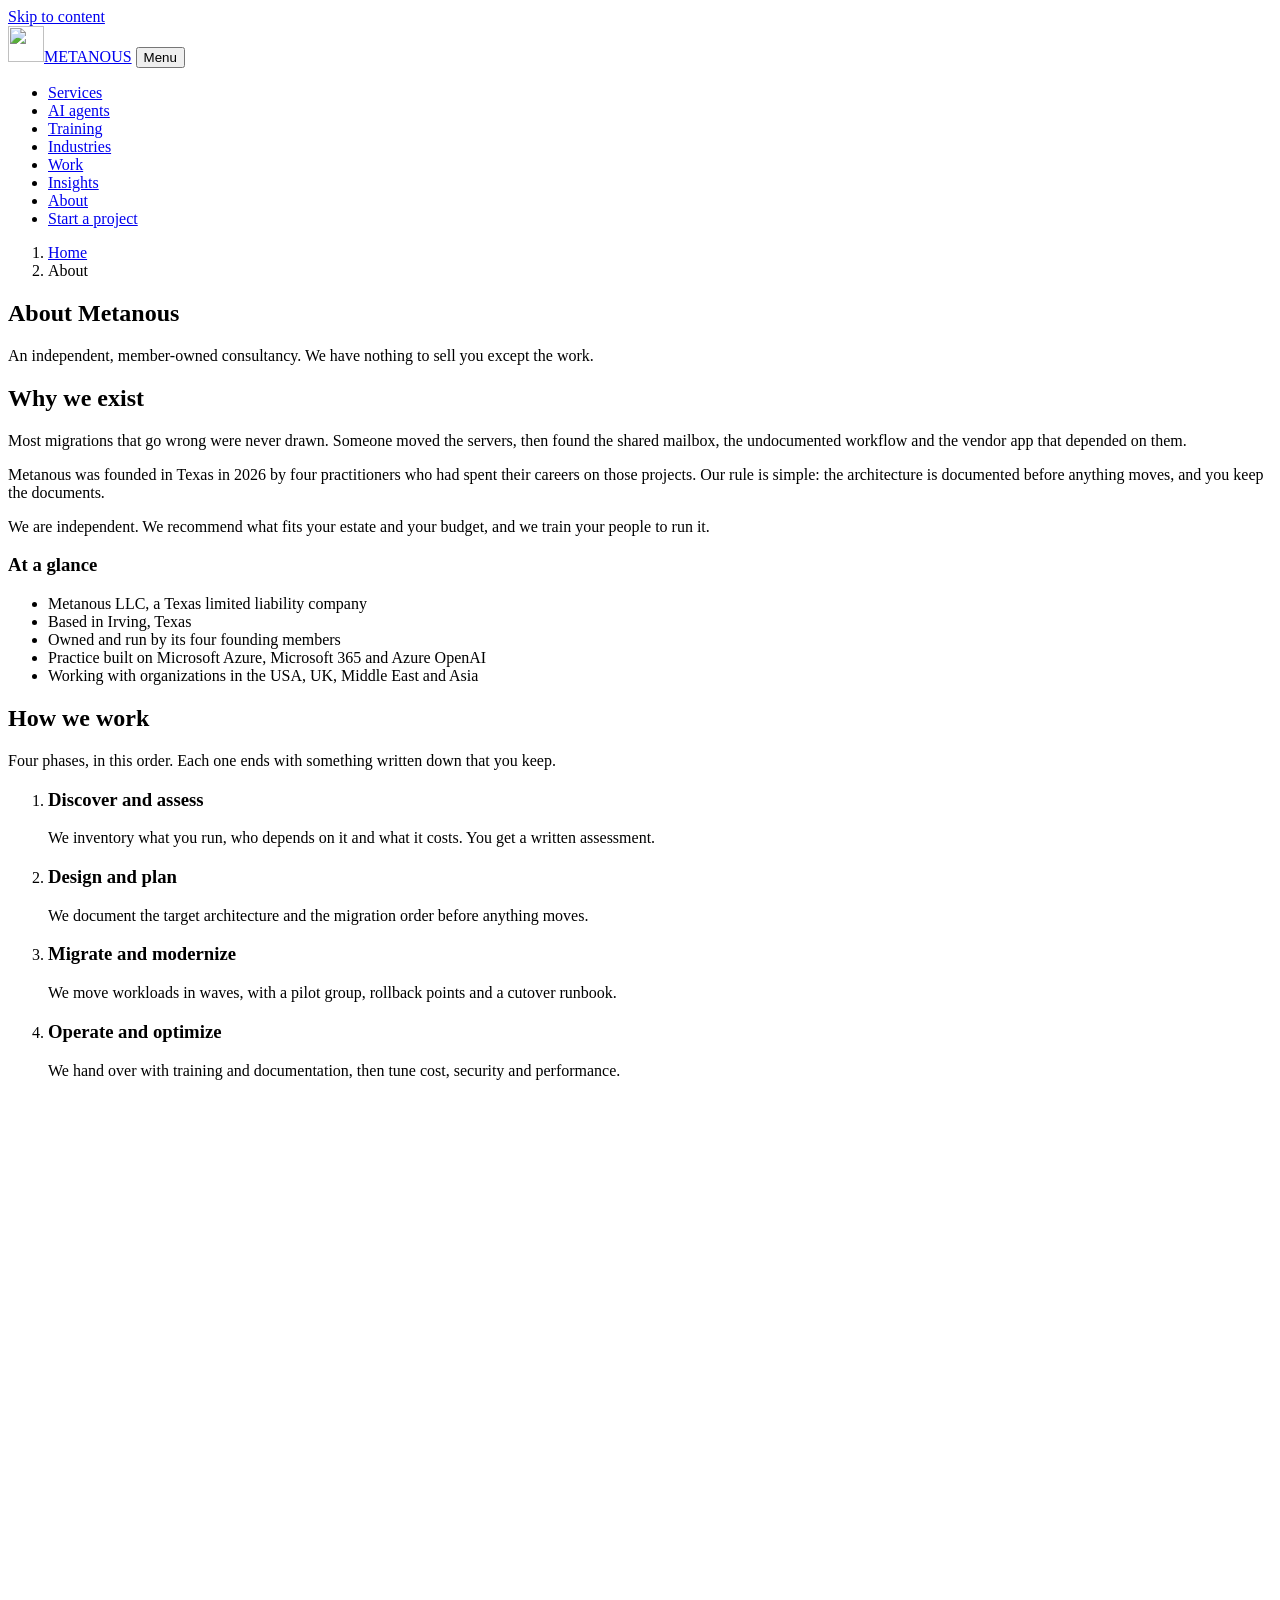
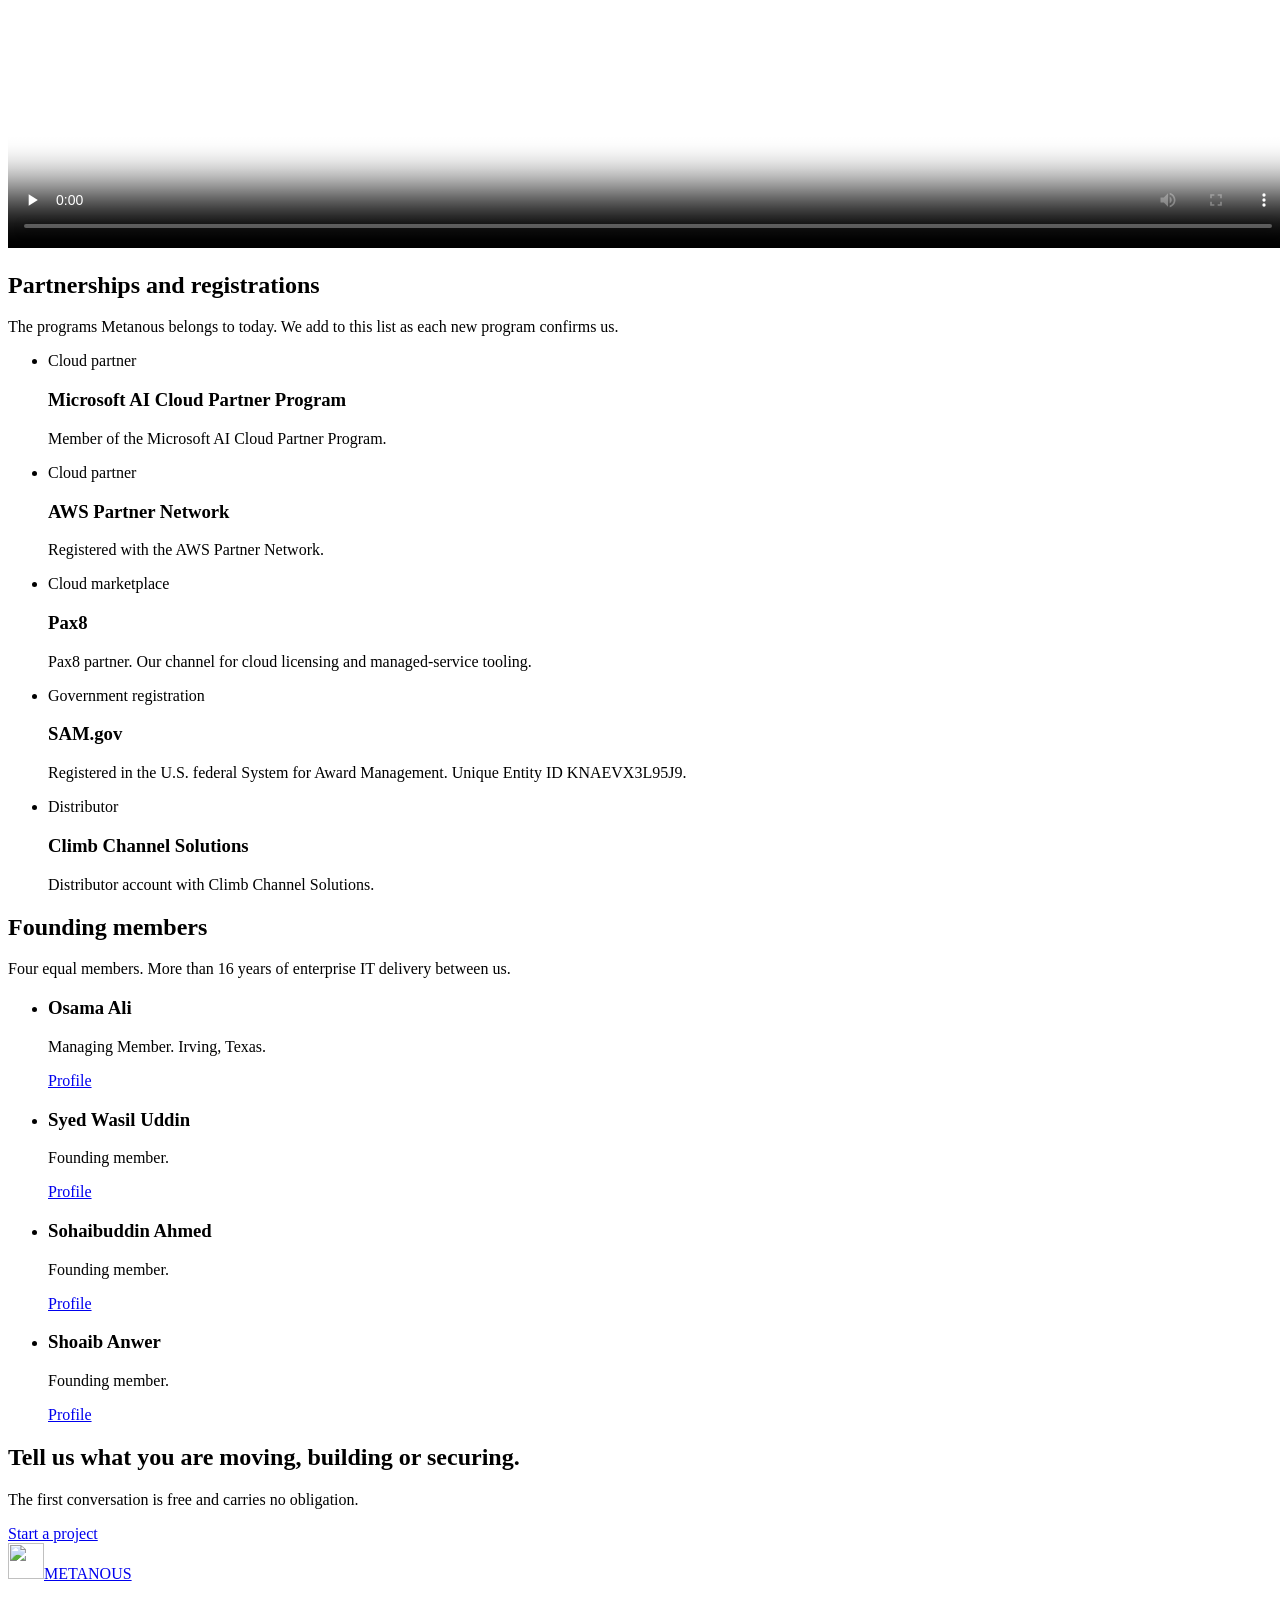
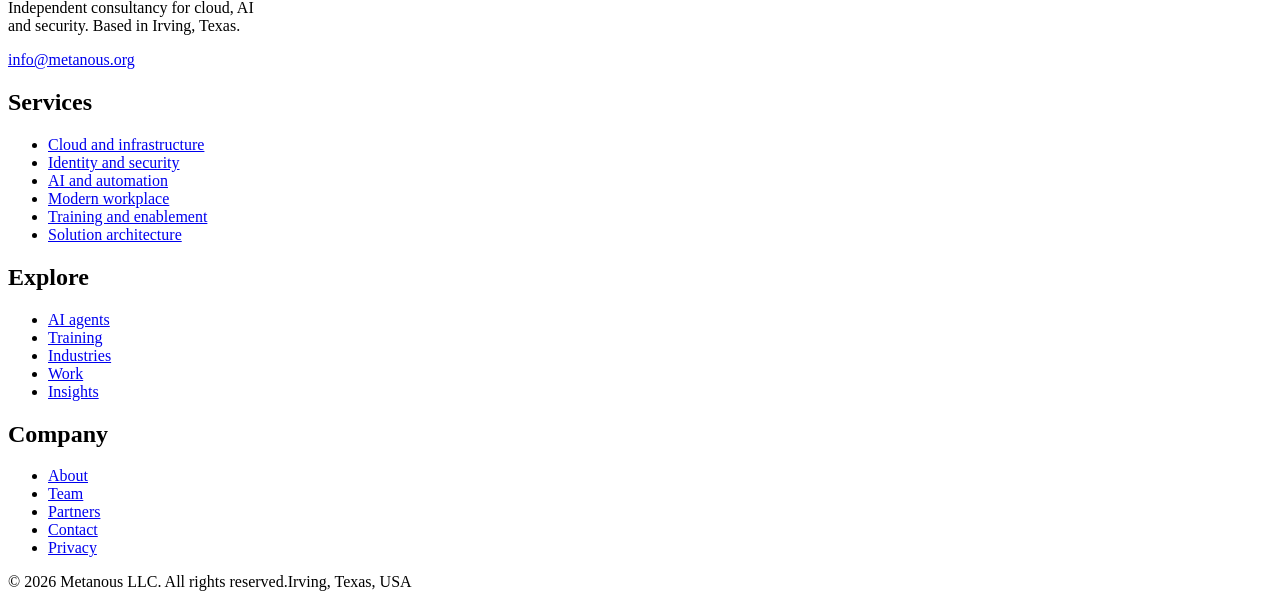
==== about.html @ b8331077 "Add files via upload" ====
<!DOCTYPE html>
<html lang="en">
<head>
<meta charset="utf-8">
<meta name="viewport" content="width=device-width, initial-scale=1">
<title>About Metanous: an independent Texas consultancy | Metanous</title>
<meta name="description" content="Metanous LLC is an independent, member-owned consultancy in Irving, Texas. How we work, who we are and where we operate.">
<meta name="robots" content="index,follow">
<link rel="canonical" href="https://www.metanous.org/about.html">
<meta property="og:site_name" content="Metanous">
<meta property="og:type" content="website">
<meta property="og:title" content="About Metanous: an independent Texas consultancy">
<meta property="og:description" content="Metanous LLC is an independent, member-owned consultancy in Irving, Texas. How we work, who we are and where we operate.">
<meta property="og:url" content="https://www.metanous.org/about.html">
<meta property="og:image" content="https://www.metanous.org/assets/img/og-default.png">
<meta property="og:image:width" content="1200">
<meta property="og:image:height" content="630">
<meta name="twitter:card" content="summary_large_image">
<meta name="theme-color" content="#121944">
<link rel="icon" href="favicon.svg" type="image/svg+xml">
<link rel="icon" href="favicon.ico" sizes="32x32">
<link rel="apple-touch-icon" href="assets/img/apple-touch-icon.png">
<link rel="manifest" href="site.webmanifest">
<link rel="preload" href="assets/fonts/young-serif-latin-400-normal.woff2" as="font" type="font/woff2" crossorigin>
<link rel="stylesheet" href="assets/css/site.css">
<script type="application/ld+json">{"@context": "https://schema.org", "@graph": [{"@type": "AboutPage", "url": "https://www.metanous.org/about.html", "about": {"@id": "https://www.metanous.org/#org"}}, {"@type": "BreadcrumbList", "itemListElement": [{"@type": "ListItem", "position": 1, "name": "Home", "item": "https://www.metanous.org/"}, {"@type": "ListItem", "position": 2, "name": "About", "item": "https://www.metanous.org/about.html"}]}]}</script>
</head>
<body>
<a class="skip" href="#main">Skip to content</a>
<header class="site-head">
  <div class="wrap">
    <a class="brand" href="index.html" aria-label="Metanous home"><img src="assets/img/logo-mark.svg" alt="" width="36" height="36"><span>METANOUS</span></a>
    <button class="nav-toggle" aria-controls="nav" aria-expanded="false">Menu</button>
    <nav class="nav" id="nav" aria-label="Main"><ul><li><a href="services.html">Services</a></li><li><a href="ai-agents.html">AI agents</a></li><li><a href="training.html">Training</a></li><li><a href="industries.html">Industries</a></li><li><a href="work.html">Work</a></li><li><a href="insights.html">Insights</a></li><li><a href="about.html" aria-current="page">About</a></li><li><a class="btn btn-primary" href="contact.html">Start a project</a></li></ul></nav>
  </div>
</header>
<main id="main">
<section class="page-head dark"><div class="wrap"><nav class="crumbs" aria-label="Breadcrumb"><ol><li><a href="index.html">Home</a></li><li aria-current="page">About</li></ol></nav><h1>About Metanous</h1><p class="lede">An independent, member-owned consultancy. We have nothing to sell you except the work.</p></div></section><section class="section"><div class="wrap"><div class="cols wide-left">
  <div><h2>Why we exist</h2>
  <p>Most migrations that go wrong were never drawn. Someone moved the servers, then found the shared mailbox, the undocumented workflow and the vendor app that depended on them.</p>
  <p>Metanous was founded in Texas in 2026 by four practitioners who had spent their careers on those projects. Our rule is simple: the architecture is documented before anything moves, and you keep the documents.</p>
  <p>We are independent. We recommend what fits your estate and your budget, and we train your people to run it.</p></div>
  <div class="callout"><h3>At a glance</h3><ul class="ticks"><li>Metanous LLC, a Texas limited liability company</li><li>Based in Irving, Texas</li><li>Owned and run by its four founding members</li><li>Practice built on Microsoft Azure, Microsoft 365 and Azure OpenAI</li><li>Working with organizations in the USA, UK, Middle East and Asia</li></ul></div>
</div></div></section>
<section class="section dark" id="how-we-work"><div class="wrap">
  <div class="section-head"><h2>How we work</h2><p>Four phases, in this order. Each one ends with something written down that you keep.</p></div>
  <ol class="phases"><li><h3>Discover and assess</h3><p>We inventory what you run, who depends on it and what it costs. You get a written assessment.</p></li><li><h3>Design and plan</h3><p>We document the target architecture and the migration order before anything moves.</p></li><li><h3>Migrate and modernize</h3><p>We move workloads in waves, with a pilot group, rollback points and a cutover runbook.</p></li><li><h3>Operate and optimize</h3><p>We hand over with training and documentation, then tune cost, security and performance.</p></li></ol>
  <div style="margin-top:3rem"><video class="film" controls preload="none" poster="assets/video/metanous-path-poster.jpg" width="1280" height="720" aria-label="Animation: the path from a legacy estate to cloud-native in four phases">
    <source src="assets/video/metanous-path.mp4" type="video/mp4"></video></div>
</div></section>
<section class="section" id="partners"><div class="wrap">
  <div class="section-head"><h2>Partnerships and registrations</h2><p>The programs Metanous belongs to today. We add to this list as each new program confirms us.</p></div>
  <ul class="partners"><li><span class="tag">Cloud partner</span><h3>Microsoft AI Cloud Partner Program</h3><p>Member of the Microsoft AI Cloud Partner Program.</p></li><li><span class="tag">Cloud partner</span><h3>AWS Partner Network</h3><p>Registered with the AWS Partner Network.</p></li><li><span class="tag">Cloud marketplace</span><h3>Pax8</h3><p>Pax8 partner. Our channel for cloud licensing and managed-service tooling.</p></li><li><span class="tag">Government registration</span><h3>SAM.gov</h3><p>Registered in the U.S. federal System for Award Management. Unique Entity ID KNAEVX3L95J9.</p></li><li><span class="tag">Distributor</span><h3>Climb Channel Solutions</h3><p>Distributor account with Climb Channel Solutions.</p></li></ul>
</div></section>
<section class="section tint"><div class="wrap">
  <div class="section-head"><h2>Founding members</h2><p>Four equal members. More than 16 years of enterprise IT delivery between us.</p></div>
  <ul class="index"><li><h3>Osama Ali</h3><p>Managing Member. Irving, Texas.</p><a class="go" href="team.html#osama-ali">Profile</a></li><li><h3>Syed Wasil Uddin</h3><p>Founding member.</p><a class="go" href="team.html#syed-wasil-uddin">Profile</a></li><li><h3>Sohaibuddin Ahmed</h3><p>Founding member.</p><a class="go" href="team.html#sohaibuddin-ahmed">Profile</a></li><li><h3>Shoaib Anwer</h3><p>Founding member.</p><a class="go" href="team.html#shoaib-anwer">Profile</a></li></ul>
</div></section>
</main>
<section class="cta" aria-label="Start a project">
  <div class="wrap">
    <div><h2>Tell us what you are moving, building or securing.</h2><p>The first conversation is free and carries no obligation.</p></div>
    <a class="btn btn-primary" href="contact.html">Start a project</a>
  </div>
</section>
<footer class="site-foot">
  <div class="wrap">
    <div class="foot-grid">
      <div><a class="brand" href="index.html"><img src="assets/img/logo-mark.svg" alt="" width="36" height="36"><span>METANOUS</span></a>
        <p style="margin-top:1rem;max-width:34ch">Independent consultancy for cloud, AI and security. Based in Irving, Texas.</p>
        <p><a href="mailto:info@metanous.org">info@metanous.org</a></p></div>
      <div><h2>Services</h2><ul><li><a href="services.html#cloud">Cloud and infrastructure</a></li><li><a href="services.html#security">Identity and security</a></li><li><a href="services.html#ai">AI and automation</a></li><li><a href="services.html#workplace">Modern workplace</a></li><li><a href="services.html#training">Training and enablement</a></li><li><a href="services.html#architecture">Solution architecture</a></li></ul></div>
      <div><h2>Explore</h2><ul><li><a href="ai-agents.html">AI agents</a></li><li><a href="training.html">Training</a></li><li><a href="industries.html">Industries</a></li><li><a href="work.html">Work</a></li><li><a href="insights.html">Insights</a></li></ul></div>
      <div><h2>Company</h2><ul><li><a href="about.html">About</a></li><li><a href="team.html">Team</a></li><li><a href="about.html#partners">Partners</a></li><li><a href="contact.html">Contact</a></li><li><a href="privacy.html">Privacy</a></li></ul></div>
    </div>
    <div class="foot-base"><span>&copy; <span id="year">2026</span> Metanous LLC. All rights reserved.</span><span>Irving, Texas, USA</span></div>
  </div>
</footer>
<script src="assets/js/config.js"></script>
<script src="assets/js/site.js"></script>
</body>
</html>
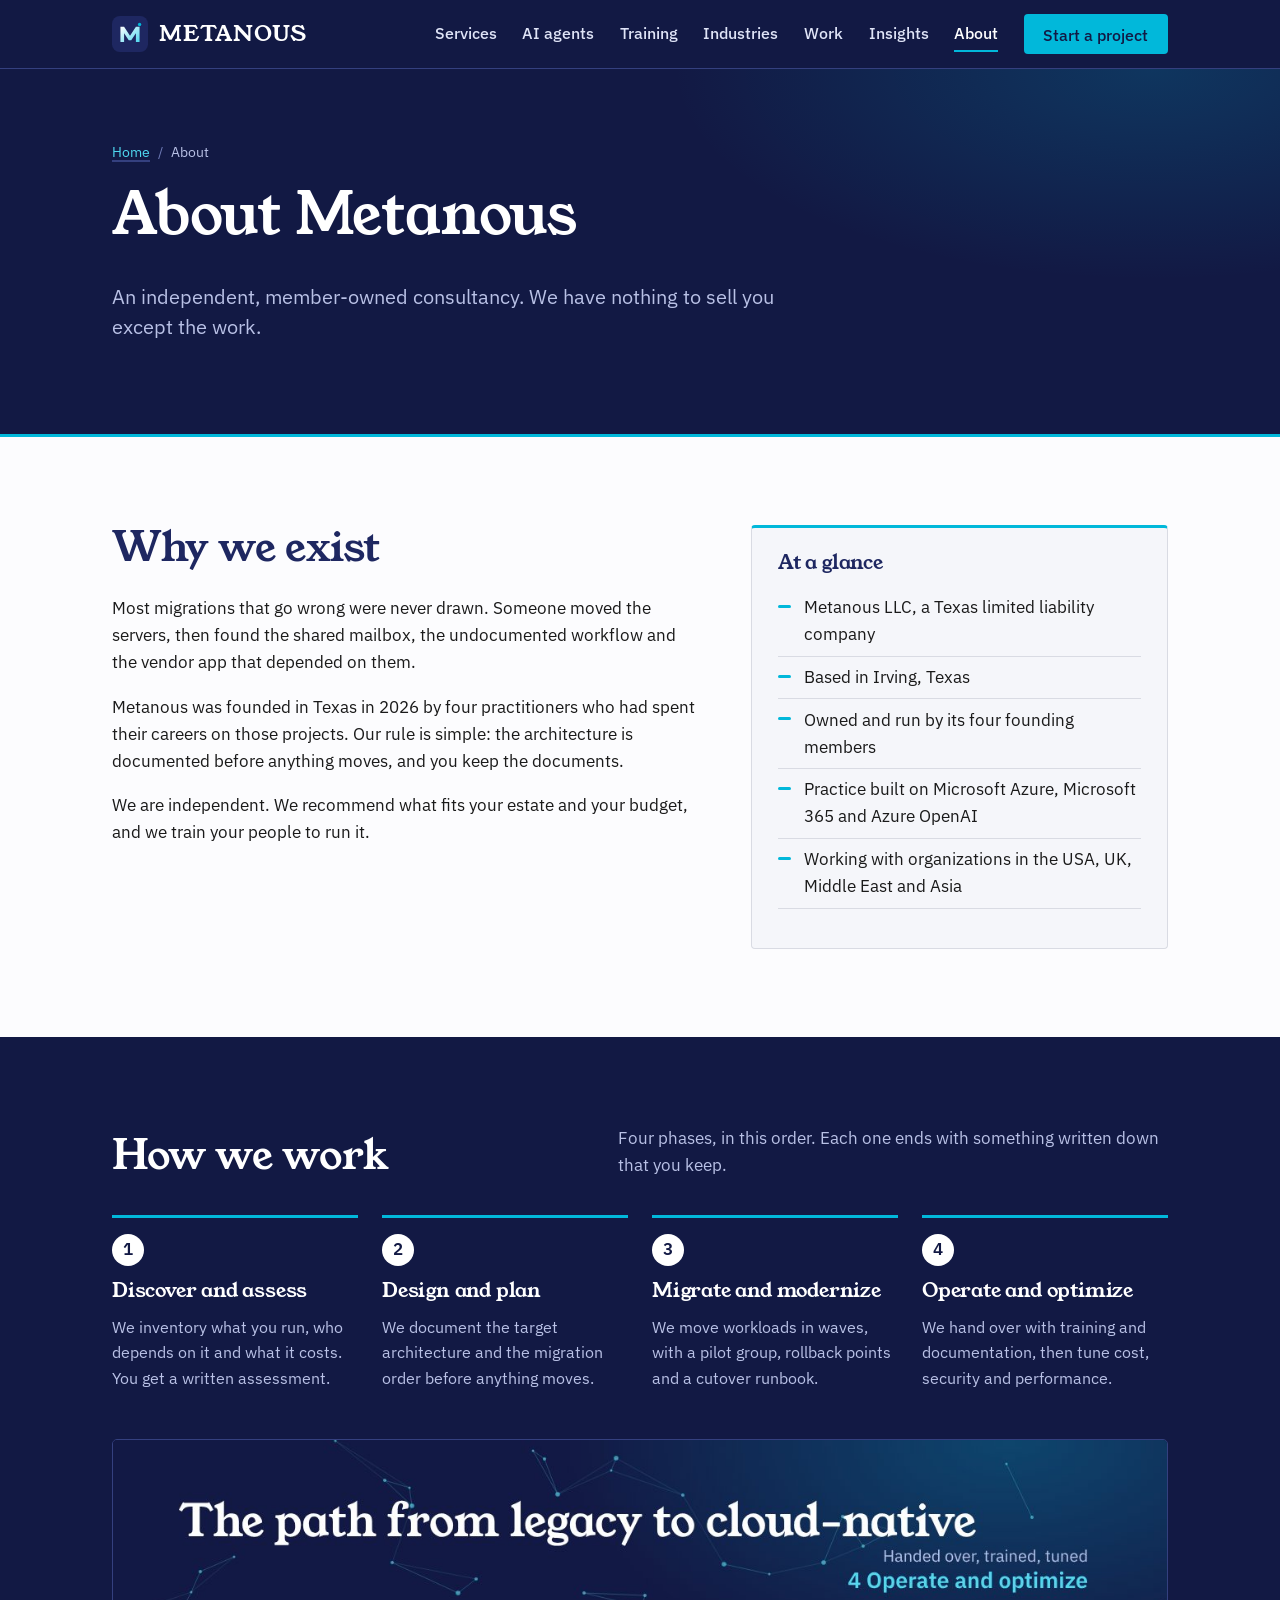
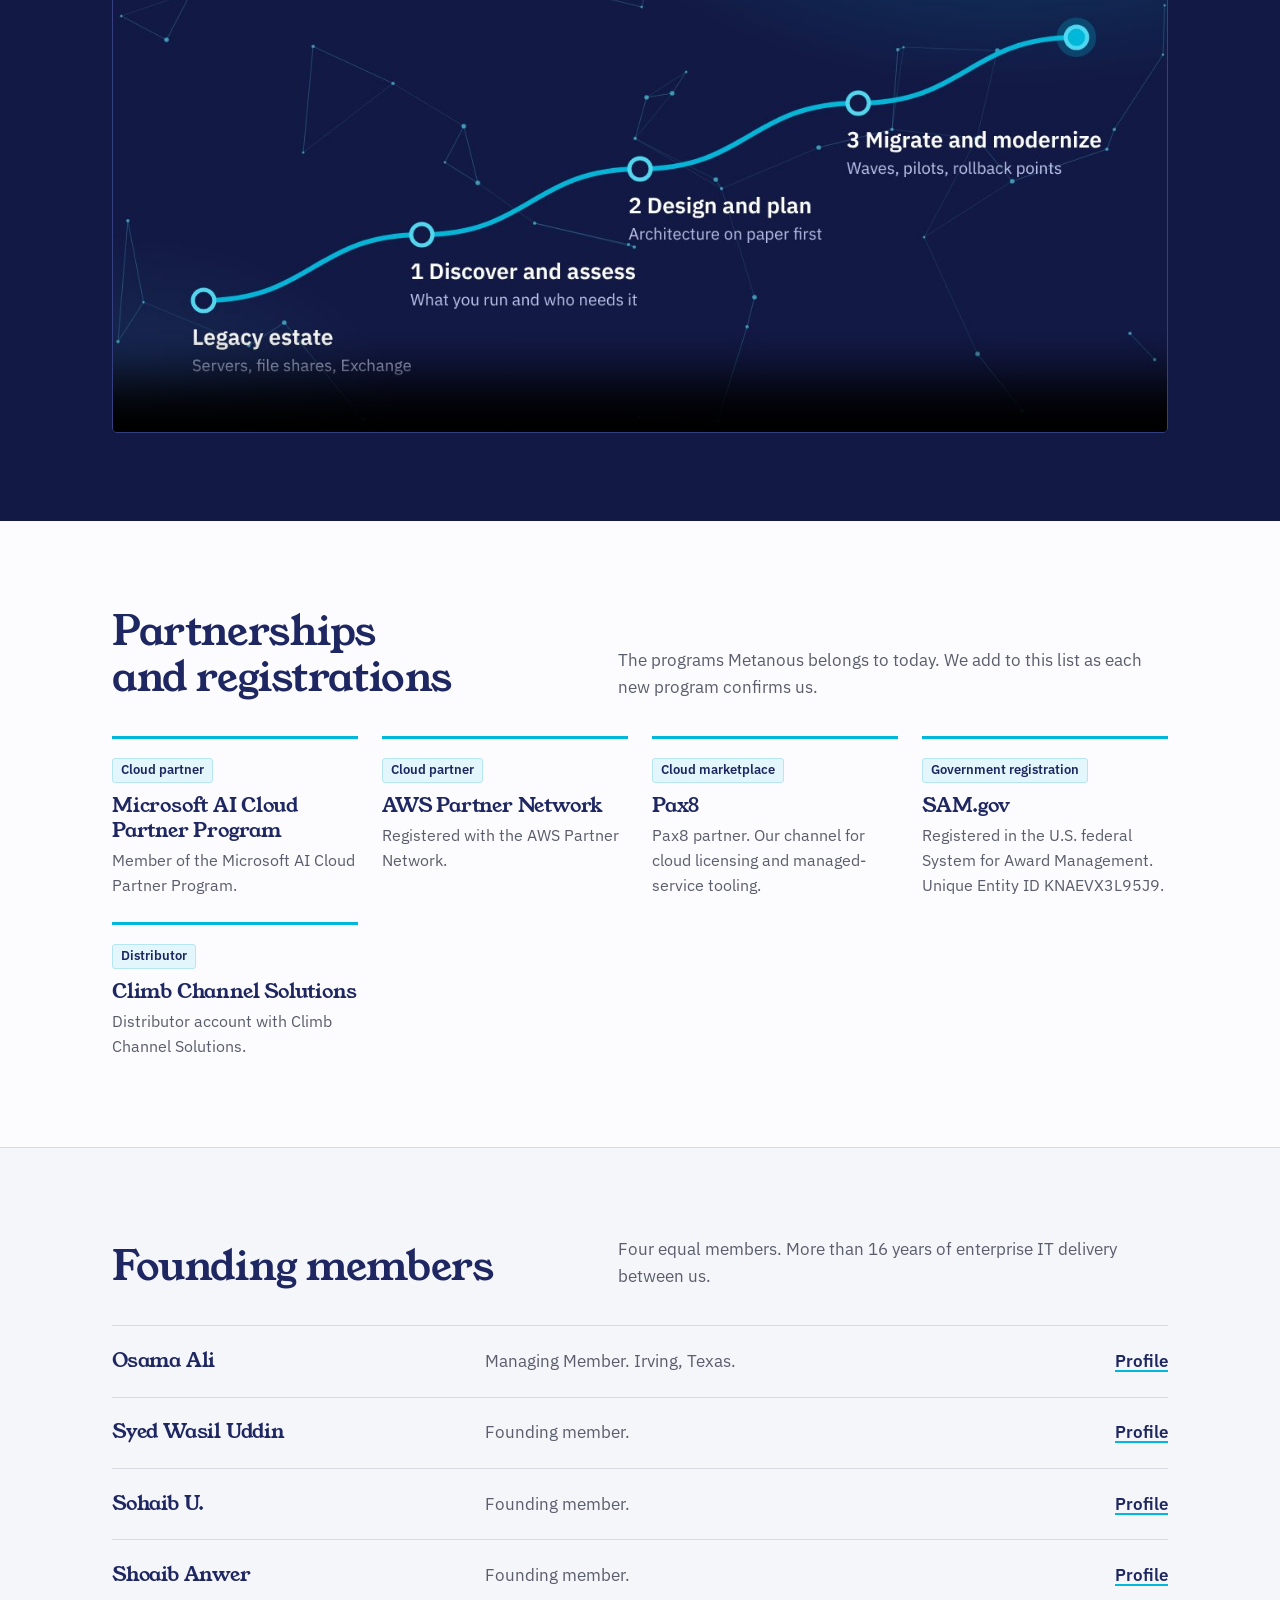
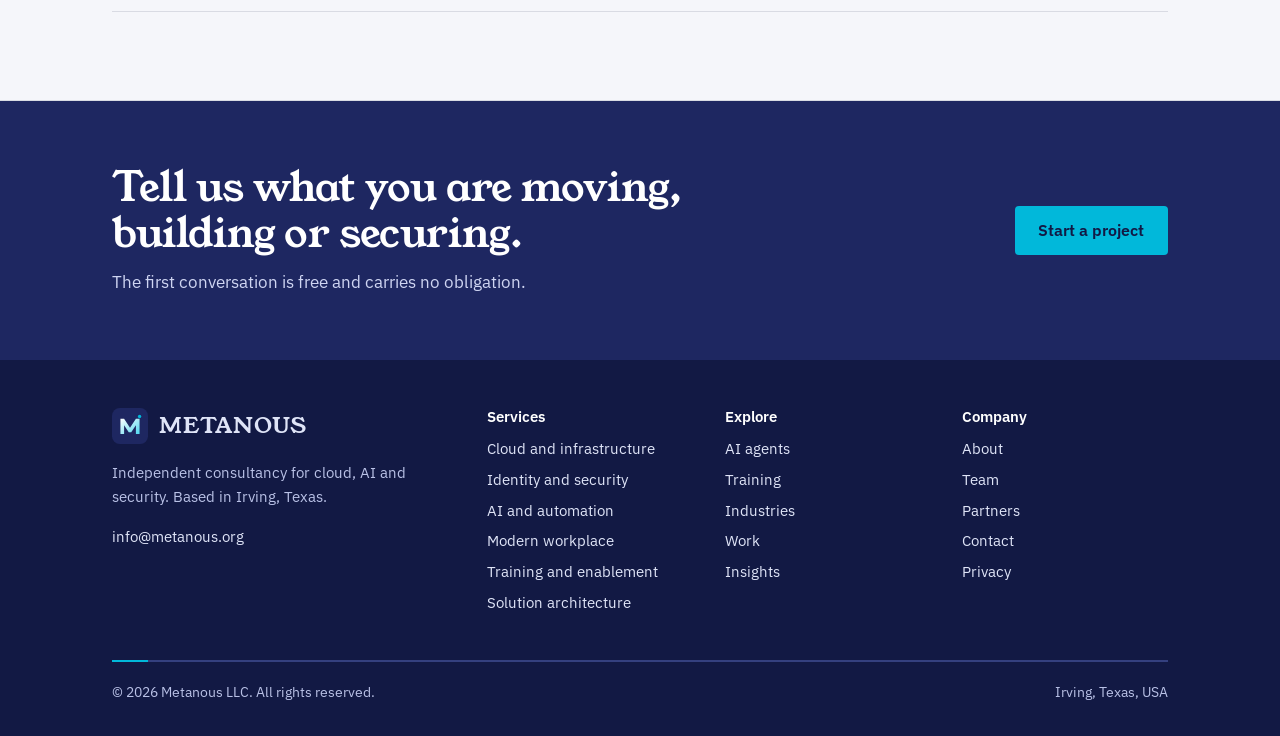
==== commit 0f1a5151: "Update founding members list in about.html" ====
--- a/about.html
+++ b/about.html
@@ -54,7 +54,7 @@
 </div></section>
 <section class="section tint"><div class="wrap">
   <div class="section-head"><h2>Founding members</h2><p>Four equal members. More than 16 years of enterprise IT delivery between us.</p></div>
-  <ul class="index"><li><h3>Osama Ali</h3><p>Managing Member. Irving, Texas.</p><a class="go" href="team.html#osama-ali">Profile</a></li><li><h3>Syed Wasil Uddin</h3><p>Founding member.</p><a class="go" href="team.html#syed-wasil-uddin">Profile</a></li><li><h3>Sohaibuddin Ahmed</h3><p>Founding member.</p><a class="go" href="team.html#sohaibuddin-ahmed">Profile</a></li><li><h3>Shoaib Anwer</h3><p>Founding member.</p><a class="go" href="team.html#shoaib-anwer">Profile</a></li></ul>
+  <ul class="index"><li><h3>Osama Ali</h3><p>Managing Member. Irving, Texas.</p><a class="go" href="team.html#osama-ali">Profile</a></li><li><h3>Syed Wasil Uddin</h3><p>Founding member.</p><a class="go" href="team.html#syed-wasil-uddin">Profile</a></li><li><h3>Sohaib U. </h3><p>Founding member.</p><a class="go" href="team.html#sohaibuddin-ahmed">Profile</a></li><li><h3>Shoaib Anwer</h3><p>Founding member.</p><a class="go" href="team.html#shoaib-anwer">Profile</a></li></ul>
 </div></section>
 </main>
 <section class="cta" aria-label="Start a project">
--- a/assets/css/site.css
+++ b/assets/css/site.css
@@ -0,0 +1,249 @@
+/* Metanous site styles. Brand tokens follow the Metanous design system:
+   navy anchor, teal accent rules, cyan on dark grounds only. */
+@font-face{font-family:"Young Serif";src:url("../fonts/young-serif-latin-400-normal.woff2") format("woff2");font-weight:400;font-display:swap}
+@font-face{font-family:"IBM Plex Sans";src:url("../fonts/ibm-plex-sans-latin-400-normal.woff2") format("woff2");font-weight:400;font-display:swap}
+@font-face{font-family:"IBM Plex Sans";src:url("../fonts/ibm-plex-sans-latin-500-normal.woff2") format("woff2");font-weight:500;font-display:swap}
+@font-face{font-family:"IBM Plex Sans";src:url("../fonts/ibm-plex-sans-latin-600-normal.woff2") format("woff2");font-weight:600;font-display:swap}
+
+:root{
+  --navy:#1E2761; --navy-deep:#121944; --navy-line:#34407f;
+  --teal:#01B8DA; --cyan:#4FD8F0;
+  --ink:#1a1a1a; --gray:#5A5D6B; --border:#D9DBE3;
+  --tint:#F5F6FA; --surface:#FCFCFE; --white:#fff;
+  --serif:"Young Serif","Times New Roman",Times,serif;
+  --sans:"IBM Plex Sans",Helvetica,Arial,sans-serif;
+  --wrap:72rem; --gutter:clamp(1.25rem,4vw,3rem);
+  --step--1:.875rem; --step-0:1.0625rem; --step-1:1.25rem; --step-2:1.6rem;
+  --step-3:clamp(1.9rem,3.2vw,2.6rem); --step-4:clamp(2.5rem,6.2vw,4.75rem);
+}
+*,*::before,*::after{box-sizing:border-box}
+html{-webkit-text-size-adjust:100%;scroll-behavior:smooth}
+body{margin:0;font-family:var(--sans);font-size:var(--step-0);line-height:1.6;color:var(--ink);background:var(--surface)}
+img,svg,video{max-width:100%;height:auto;display:block}
+h1,h2,h3{font-family:var(--serif);font-weight:400;color:var(--navy);line-height:1.12;margin:0 0 .6em;letter-spacing:-.01em;text-wrap:balance}
+h1{font-size:var(--step-4)} h2{font-size:var(--step-3)} h3{font-size:var(--step-1);line-height:1.25}
+p{margin:0 0 1em;max-width:68ch} ul,ol{margin:0 0 1em;padding-left:1.2em}
+a{color:var(--navy);text-decoration-color:var(--teal);text-decoration-thickness:2px;text-underline-offset:.2em}
+a:hover{text-decoration-color:var(--navy)}
+:focus-visible{outline:3px solid var(--teal);outline-offset:3px;border-radius:2px}
+.wrap{max-width:var(--wrap);margin-inline:auto;padding-inline:var(--gutter)}
+.skip{position:absolute;left:-999px;top:0;background:var(--white);color:var(--navy);padding:.6rem 1rem;z-index:20}
+.skip:focus{left:1rem;top:1rem}
+.lede{font-size:var(--step-1);line-height:1.5;color:var(--gray);max-width:58ch}
+.muted{color:var(--gray)} .small{font-size:var(--step--1)}
+
+/* Header */
+.site-head{background:var(--navy-deep);color:var(--white);position:sticky;top:0;z-index:10;border-bottom:1px solid var(--navy-line)}
+.site-head .wrap{display:flex;align-items:center;justify-content:space-between;gap:1rem;min-height:4.25rem}
+.brand{display:flex;align-items:center;gap:.7rem;color:var(--white);text-decoration:none}
+.brand img{width:2.25rem;height:2.25rem}
+.brand span{font-family:var(--serif);font-size:1.35rem;letter-spacing:.06em}
+.nav ul{list-style:none;display:flex;gap:clamp(.8rem,2vw,1.6rem);margin:0;padding:0;align-items:center}
+.nav a{color:#dfe4f7;text-decoration:none;font-size:.97rem;font-weight:500;padding:.4rem 0;border-bottom:2px solid transparent}
+.nav a:hover,.nav a[aria-current="page"]{color:var(--white);border-bottom-color:var(--teal)}
+.nav .btn{border-bottom:0;padding:.6rem 1.1rem;color:var(--navy-deep)}
+.nav .btn:hover{color:var(--navy-deep);border-bottom:0}
+.nav-toggle{display:none;background:none;border:1px solid var(--navy-line);color:var(--white);border-radius:4px;padding:.45rem .7rem;font:500 .95rem var(--sans);cursor:pointer}
+@media (max-width:60rem){
+  .nav-toggle{display:block}
+  .nav{display:none;position:absolute;left:0;right:0;top:100%;background:var(--navy-deep);border-bottom:1px solid var(--navy-line);padding:.5rem var(--gutter) 1.25rem}
+  .nav.open{display:block}
+  .nav ul{flex-direction:column;align-items:flex-start;gap:.2rem}
+  .nav a{display:block;padding:.6rem 0;font-size:1.05rem}
+  .nav .btn{margin-top:.6rem;display:inline-block;padding:.7rem 1.2rem}
+}
+
+/* Buttons */
+.btn{display:inline-block;font:600 1rem var(--sans);padding:.8rem 1.35rem;border-radius:4px;text-decoration:none;border:2px solid transparent;cursor:pointer;line-height:1.2}
+.btn-primary{background:var(--teal);color:var(--navy-deep)}
+.btn-primary:hover{background:var(--cyan)}
+.btn-ghost{border-color:#8f9bd6;color:var(--white)}
+.btn-ghost:hover{border-color:var(--white)}
+.btn-navy{background:var(--navy);color:var(--white)}
+.btn-navy:hover{background:var(--navy-deep)}
+.btn-row{display:flex;flex-wrap:wrap;gap:.8rem;margin-top:1.6rem}
+
+/* Dark grounds */
+.dark{background:var(--navy-deep);color:#e6e9f8}
+.dark h1,.dark h2,.dark h3{color:var(--white)}
+.dark .lede,.dark .muted{color:#b9c1e6}
+.dark a:not(.btn){color:var(--cyan);text-decoration-color:var(--navy-line)}
+.dark a:not(.btn):hover{text-decoration-color:var(--cyan)}
+
+/* Hero */
+.hero{position:relative;overflow:hidden;background:
+  radial-gradient(60rem 30rem at 85% 10%,rgba(1,184,218,.20),transparent 60%),
+  radial-gradient(40rem 26rem at 5% 100%,rgba(79,216,240,.10),transparent 60%),var(--navy-deep)}
+.hero .wrap{position:relative;padding-block:clamp(3rem,8vw,6.5rem) clamp(2rem,5vw,4rem)}
+.hero h1{max-width:13ch;margin-bottom:.45em}
+.hero .lede{max-width:46ch}
+.route{margin-top:clamp(2rem,5vw,3.5rem)}
+@media (max-width:44rem){.route{display:none}}
+.route svg{width:100%;height:auto}
+.route text{font-family:var(--sans)}
+.route .line{fill:none;stroke:var(--teal);stroke-width:3;stroke-linecap:round;stroke-dasharray:1;stroke-dashoffset:1;animation:draw 3.2s .3s cubic-bezier(.6,.05,.2,1) forwards}
+.route .node{opacity:0;animation:pop .5s forwards}
+.route .n1{animation-delay:.4s}.route .n2{animation-delay:1.1s}.route .n3{animation-delay:1.8s}.route .n4{animation-delay:2.5s}.route .n5{animation-delay:3.2s}
+@keyframes draw{to{stroke-dashoffset:0}}
+@keyframes pop{from{opacity:0;transform:translateY(6px)}to{opacity:1;transform:none}}
+@media (prefers-reduced-motion:reduce){.route .line{animation:none;stroke-dashoffset:0}.route .node{animation:none;opacity:1}html{scroll-behavior:auto}}
+.stars{position:absolute;inset:0;width:100%;height:100%;opacity:.55;pointer-events:none}
+
+/* Page head (inner pages) */
+.page-head{background:
+  radial-gradient(50rem 22rem at 90% 0%,rgba(1,184,218,.18),transparent 60%),var(--navy-deep);border-bottom:3px solid var(--teal)}
+.page-head .wrap{padding-block:clamp(2.5rem,6vw,4.5rem)}
+.page-head h1{font-size:clamp(2.2rem,5vw,3.6rem);max-width:18ch}
+.crumbs{font-size:var(--step--1);margin-bottom:1.2rem;color:#b9c1e6}
+.crumbs ol{list-style:none;display:flex;flex-wrap:wrap;gap:.5rem;padding:0;margin:0}
+.crumbs li+li::before{content:"/";margin-right:.5rem;color:#6f7bb8}
+
+/* Sections */
+.section{padding-block:clamp(3rem,7vw,5.5rem)}
+.section.tint{background:var(--tint);border-block:1px solid var(--border)}
+.section-head{display:grid;gap:.4rem 3rem;margin-bottom:2.2rem}
+@media (min-width:54rem){.section-head{grid-template-columns:minmax(0,5fr) minmax(0,6fr);align-items:end}}
+.section-head h2{margin:0}
+.section-head p{margin:0;color:var(--gray)}
+.rule-2{height:3px;background:linear-gradient(90deg,var(--navy) 0 20%,var(--teal) 20% 100%);border:0;margin:0 0 2rem}
+.dark .rule-2{background:linear-gradient(90deg,var(--white) 0 20%,var(--teal) 20% 100%)}
+
+/* Facts strip */
+.facts{display:grid;gap:0;border-block:1px solid var(--border);background:var(--white)}
+@media (min-width:48rem){.facts{grid-template-columns:repeat(3,1fr)}}
+.facts div{padding:1.4rem var(--gutter);border-left:3px solid var(--teal)}
+.facts strong{display:block;font-family:var(--serif);font-weight:400;color:var(--navy);font-size:var(--step-1);margin-bottom:.2rem}
+.facts span{color:var(--gray);font-size:.98rem}
+
+/* Index rows (disciplines, agents, work) */
+.index{list-style:none;margin:0;padding:0;border-top:1px solid var(--border)}
+.index>li{display:grid;gap:.3rem 2rem;padding:1.35rem 0;border-bottom:1px solid var(--border)}
+@media (min-width:48rem){.index>li{grid-template-columns:minmax(0,4fr) minmax(0,7fr) auto;align-items:baseline}}
+.index h3{margin:0}
+.index p{margin:0;color:var(--gray)}
+.index .go{font-weight:600;white-space:nowrap}
+.dark .index,.dark .index>li{border-color:var(--navy-line)}
+.dark .index p,.dark .section-head p{color:#b9c1e6}
+.tag{display:inline-block;font-size:.8rem;font-weight:600;color:var(--navy);background:#e3f6fb;border:1px solid #b6e6f2;border-radius:3px;padding:.1rem .5rem;margin-right:.4rem}
+
+/* Phases (a real sequence, so numbered) */
+.phases{list-style:none;margin:0;padding:0;display:grid;gap:1.5rem;counter-reset:ph}
+@media (min-width:48rem){.phases{grid-template-columns:repeat(2,1fr)}}
+@media (min-width:68rem){.phases{grid-template-columns:repeat(4,1fr)}}
+.phases li{counter-increment:ph;border-top:3px solid var(--teal);padding-top:1rem}
+.phases li::before{content:counter(ph);display:grid;place-items:center;width:2rem;height:2rem;border-radius:50%;background:var(--white);color:var(--navy-deep);font-weight:600;margin-bottom:.8rem}
+.phases p{color:#b9c1e6;font-size:.98rem;margin:0}
+
+/* Two column */
+.cols{display:grid;gap:2rem 3.5rem}
+@media (min-width:54rem){.cols{grid-template-columns:1fr 1fr}.cols.wide-left{grid-template-columns:7fr 5fr}.cols.wide-right{grid-template-columns:4fr 7fr}}
+.ticks{list-style:none;padding:0}
+.ticks li{padding:.45rem 0 .45rem 1.6rem;position:relative;border-bottom:1px solid var(--border)}
+.ticks li::before{content:"";position:absolute;left:0;top:1.05em;width:.8rem;height:3px;background:var(--teal);border-radius:2px}
+.dark .ticks li{border-color:var(--navy-line)}
+
+/* Detail blocks (services, agents, industries) */
+.detail{display:grid;gap:1rem 3.5rem;padding-block:2.6rem;border-bottom:1px solid var(--border);scroll-margin-top:5.5rem}
+.detail:first-of-type{padding-top:0}
+@media (min-width:54rem){.detail{grid-template-columns:minmax(0,4fr) minmax(0,7fr)}}
+.detail h2{font-size:var(--step-2)}
+.detail .ticks{margin-top:.6rem}
+
+/* Callout */
+.callout{background:var(--tint);border:1px solid var(--border);border-top:3px solid var(--teal);border-radius:4px;padding:1.4rem 1.6rem}
+.callout p:last-child{margin-bottom:0}
+
+/* Work */
+.work{display:grid;gap:1.5rem}
+@media (min-width:44rem){.work{grid-template-columns:repeat(2,1fr)}}
+@media (min-width:68rem){.work{grid-template-columns:repeat(3,1fr)}}
+.work article{background:var(--white);border:1px solid var(--border);border-left:3px solid var(--teal);border-radius:5px;padding:1.3rem 1.4rem;box-shadow:3px 3px 0 #E4E6EF}
+.work h3{margin:.5rem 0 .4rem}
+.work p{margin:0;color:var(--gray);font-size:.98rem}
+
+/* Partners */
+.partners{list-style:none;margin:0;padding:0;display:grid;gap:1.5rem}
+@media (min-width:44rem){.partners{grid-template-columns:repeat(2,1fr)}}
+@media (min-width:68rem){.partners{grid-template-columns:repeat(4,1fr)}}
+.partners li{border-top:3px solid var(--teal);padding-top:1rem}
+.partners h3{margin:.6rem 0 .3rem}
+.partners p{margin:0;color:var(--gray);font-size:.98rem;overflow-wrap:anywhere}
+
+/* Partner marquee */
+.pm{overflow:hidden;border-block:1px solid var(--border);background:var(--white);
+  -webkit-mask-image:linear-gradient(90deg,transparent,#000 6%,#000 94%,transparent);mask-image:linear-gradient(90deg,transparent,#000 6%,#000 94%,transparent)}
+.pm-track{display:flex;width:max-content;animation:pm-scroll 32s linear infinite}
+.pm:hover .pm-track,.pm:focus-within .pm-track{animation-play-state:paused}
+.pm-set{list-style:none;margin:0;padding:0;display:flex}
+.pm-tile{display:flex;flex-direction:column;justify-content:center;align-items:center;gap:.2rem;min-width:15rem;height:6.5rem;padding:0 2rem;border-right:1px solid var(--border);text-align:center}
+.pm-tile img{max-height:44px;width:auto;max-width:11rem}
+.pm-name{font-family:var(--serif);color:var(--navy);font-size:1.15rem;line-height:1.2}
+.pm-kind{font-size:.82rem;color:var(--gray)}
+@keyframes pm-scroll{to{transform:translateX(-50%)}}
+@media (prefers-reduced-motion:reduce){
+  .pm{-webkit-mask-image:none;mask-image:none}
+  .pm-track{animation:none;width:auto}
+  .pm-set{flex-wrap:wrap}
+  .pm-set[aria-hidden]{display:none}
+  .pm-tile{flex:1 1 13rem;min-width:0;border-bottom:1px solid var(--border)}
+}
+
+/* People */
+.people{display:grid;gap:1.5rem}
+@media (min-width:54rem){.people{grid-template-columns:repeat(2,1fr)}}
+.person{display:grid;grid-template-columns:auto 1fr;gap:1.3rem;align-items:start;background:var(--white);border:1px solid var(--border);border-left:3px solid var(--teal);border-radius:5px;padding:1.4rem;scroll-margin-top:5.5rem}
+.person h2{font-size:var(--step-1);margin:0 0 .2rem}
+.person p{margin:0 0 .5rem}
+.person img,.person .mono{width:5rem;height:5rem;border-radius:50%;object-fit:cover}
+.person .mono{display:grid;place-items:center;background:var(--navy);color:var(--white);font-family:var(--serif);font-size:1.5rem;letter-spacing:.04em}
+
+/* Insights */
+.posts{display:grid;gap:2rem}
+@media (min-width:54rem){.posts{grid-template-columns:repeat(2,1fr)}}
+.post-card{display:block;text-decoration:none;border:1px solid var(--border);border-radius:5px;overflow:hidden;background:var(--white)}
+.post-card img{width:100%;aspect-ratio:1200/630;object-fit:cover}
+.post-card div{padding:1.2rem 1.4rem 1.4rem}
+.post-card h3{margin-bottom:.4rem}
+.post-card p{color:var(--gray);margin:0;font-size:.98rem}
+.post-card:hover{border-color:var(--navy)}
+.article{max-width:44rem}
+.article h2{font-size:var(--step-2);margin-top:1.8em}
+.article p,.article li{font-size:1.1rem;line-height:1.65}
+.article img{border-radius:5px;margin:0 0 2rem;border:1px solid var(--border)}
+
+/* FAQ */
+.faq details{border-bottom:1px solid var(--border);padding:1rem 0}
+.faq summary{cursor:pointer;font-weight:600;color:var(--navy);font-size:1.1rem}
+.faq details p{margin:.7rem 0 0;color:var(--gray)}
+
+/* Form */
+.form{display:grid;gap:1.1rem}
+.form label{display:block;font-weight:600;color:var(--navy);margin-bottom:.3rem;font-size:.97rem}
+.form input,.form select,.form textarea{width:100%;font:inherit;padding:.7rem .8rem;border:1px solid #9a9dab;border-radius:4px;background:var(--white);color:var(--ink)}
+.form textarea{min-height:9rem;resize:vertical}
+.form .two{display:grid;gap:1.1rem}
+@media (min-width:40rem){.form .two{grid-template-columns:1fr 1fr}}
+.form-note{font-size:var(--step--1);color:var(--gray)}
+.form-status{padding:.9rem 1rem;border-radius:4px;border:1px solid var(--border);background:var(--tint)}
+.form-status[hidden]{display:none}
+.hp{position:absolute;left:-9999px}
+
+/* CTA band + footer */
+.cta{background:var(--navy);color:var(--white)}
+.cta .wrap{padding-block:clamp(2.5rem,6vw,4rem);display:grid;gap:1.2rem 3rem;align-items:center}
+@media (min-width:54rem){.cta .wrap{grid-template-columns:1fr auto}}
+.cta h2{color:var(--white);margin:0 0 .3em}
+.cta p{color:#cfd5f2;margin:0}
+.site-foot{background:var(--navy-deep);color:#b9c1e6;font-size:.95rem}
+.site-foot .wrap{padding-block:3rem 2rem}
+.foot-grid{display:grid;gap:2rem}
+@media (min-width:48rem){.foot-grid{grid-template-columns:5fr 3fr 3fr 3fr}}
+.site-foot h2{font-family:var(--sans);font-weight:600;font-size:.95rem;color:var(--white);margin:0 0 .7rem;letter-spacing:0}
+.site-foot ul{list-style:none;padding:0;margin:0}
+.site-foot li{margin-bottom:.4rem}
+.site-foot a{color:#dfe4f7;text-decoration:none}
+.site-foot a:hover{color:var(--white);text-decoration:underline;text-decoration-color:var(--teal)}
+.foot-base{margin-top:2.5rem;padding-top:1.3rem;background:linear-gradient(90deg,var(--teal) 0 36px,var(--navy-line) 36px) top/100% 2px no-repeat;display:flex;flex-wrap:wrap;gap:.5rem 2rem;justify-content:space-between;font-size:.88rem}
+
+video.film{width:100%;border-radius:5px;border:1px solid var(--navy-line);background:var(--navy-deep)}
+@media print{.site-head,.cta,.site-foot,.nav-toggle{display:none}}
